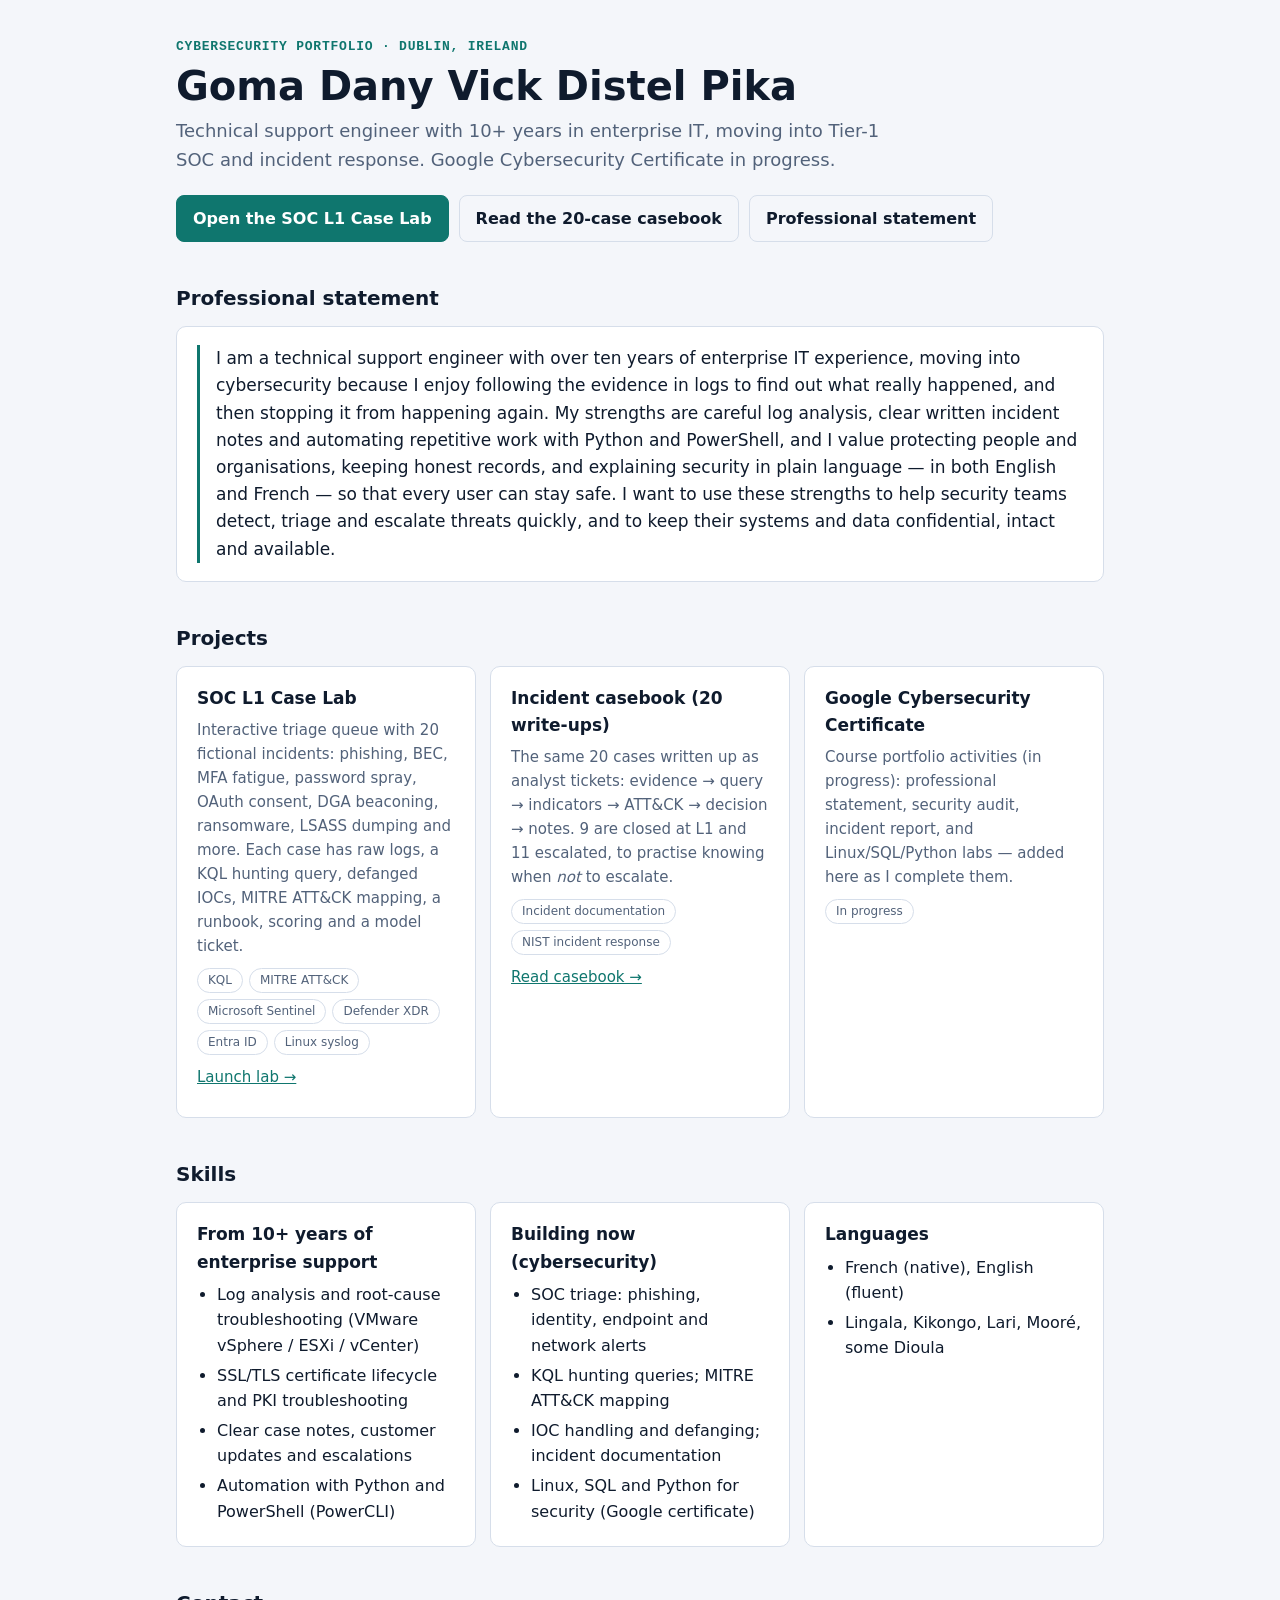
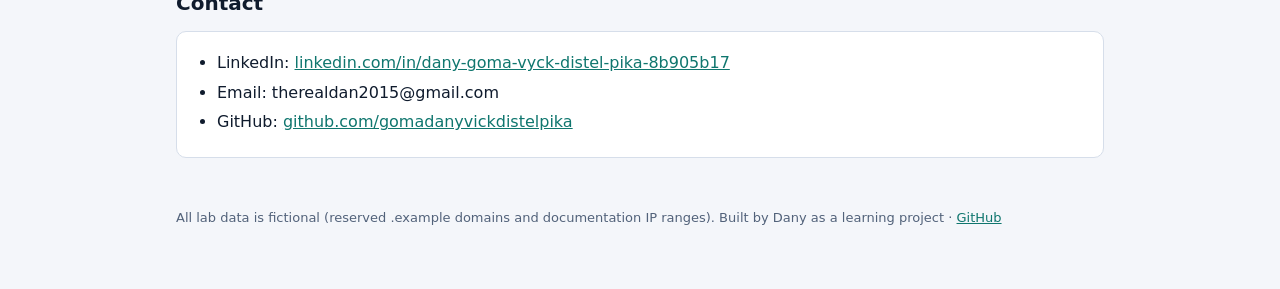
==== index.html @ 9e9e145b "Add cybersecurity portfolio and SOC L1 Case Lab (20 cases)" ====
<!doctype html>
<html lang="en-IE">
<head>
<meta charset="utf-8">
<meta name="viewport" content="width=device-width, initial-scale=1">
<title>Dany Pika — Cybersecurity Portfolio</title>
<meta name="description" content="Cybersecurity portfolio of Goma Dany Vick Distel Pika — Tier-1 SOC analyst in training, Dublin, Ireland.">
<style>
  :root { --bg:#0b1220; --panel:#111a2c; --line:#23324f; --text:#e6edf7; --muted:#93a3bd; --accent:#2dd4bf; --ink:#062b27; }
  @media (prefers-color-scheme: light) { :root { --bg:#f4f6fa; --panel:#fff; --line:#d6deea; --text:#0f1b2d; --muted:#52627a; --accent:#0f766e; --ink:#fff; } }
  * { box-sizing:border-box; }
  body { margin:0; background:var(--bg); color:var(--text); font:16px/1.6 system-ui,-apple-system,"Segoe UI",Roboto,sans-serif; }
  .wrap { max-width:960px; margin:0 auto; padding:40px 16px 60px; }
  header .kicker { color:var(--accent); font:600 13px/1 ui-monospace,Menlo,Consolas,monospace; letter-spacing:.06em; }
  h1 { font-size:clamp(28px,5vw,40px); line-height:1.15; margin:10px 0 8px; }
  .lead { color:var(--muted); font-size:18px; max-width:65ch; margin:0; }
  .btns { display:flex; gap:10px; flex-wrap:wrap; margin-top:20px; }
  .btn { display:inline-block; padding:10px 16px; border-radius:8px; text-decoration:none; font-weight:700; border:1px solid var(--line); color:var(--text); }
  .btn.primary { background:var(--accent); color:var(--ink); border-color:var(--accent); }
  section { margin-top:40px; }
  h2 { font-size:20px; margin:0 0 12px; }
  .card { background:var(--panel); border:1px solid var(--line); border-radius:10px; padding:18px 20px; }
  blockquote { margin:0; font-size:17px; border-left:3px solid var(--accent); padding-left:16px; }
  .grid { display:grid; grid-template-columns:repeat(auto-fit,minmax(260px,1fr)); gap:14px; }
  .card h3 { margin:0 0 6px; font-size:17px; }
  .card p { margin:0 0 10px; color:var(--muted); font-size:15px; }
  .tags { display:flex; flex-wrap:wrap; gap:6px; }
  .tag { font-size:12px; border:1px solid var(--line); border-radius:99px; padding:2px 10px; color:var(--muted); }
  ul { margin:0; padding-left:20px; } li { margin-bottom:4px; }
  a { color:var(--accent); }
  footer { margin-top:50px; color:var(--muted); font-size:13px; }
</style>
</head>
<body>
<div class="wrap">
  <header>
    <div class="kicker">CYBERSECURITY PORTFOLIO · DUBLIN, IRELAND</div>
    <h1>Goma Dany Vick Distel Pika</h1>
    <p class="lead">Technical support engineer with 10+ years in enterprise IT, moving into Tier-1 SOC and incident response. Google Cybersecurity Certificate in progress.</p>
    <div class="btns">
      <a class="btn primary" href="lab/">Open the SOC L1 Case Lab</a>
      <a class="btn" href="https://github.com/gomadanyvickdistelpika/cybersecurity-portfolio/tree/main/cases">Read the 20-case casebook</a>
      <a class="btn" href="https://github.com/gomadanyvickdistelpika/cybersecurity-portfolio/blob/main/professional-statement.md">Professional statement</a>
    </div>
  </header>

  <section>
    <h2>Professional statement</h2>
    <div class="card"><blockquote>I am a technical support engineer with over ten years of enterprise IT experience, moving into cybersecurity because I enjoy following the evidence in logs to find out what really happened, and then stopping it from happening again. My strengths are careful log analysis, clear written incident notes and automating repetitive work with Python and PowerShell, and I value protecting people and organisations, keeping honest records, and explaining security in plain language — in both English and French — so that every user can stay safe. I want to use these strengths to help security teams detect, triage and escalate threats quickly, and to keep their systems and data confidential, intact and available.</blockquote></div>
  </section>

  <section>
    <h2>Projects</h2>
    <div class="grid">
      <div class="card">
        <h3>SOC L1 Case Lab</h3>
        <p>Interactive triage queue with 20 fictional incidents: phishing, BEC, MFA fatigue, password spray, OAuth consent, DGA beaconing, ransomware, LSASS dumping and more. Each case has raw logs, a KQL hunting query, defanged IOCs, MITRE ATT&amp;CK mapping, a runbook, scoring and a model ticket.</p>
        <div class="tags"><span class="tag">KQL</span><span class="tag">MITRE ATT&amp;CK</span><span class="tag">Microsoft Sentinel</span><span class="tag">Defender XDR</span><span class="tag">Entra ID</span><span class="tag">Linux syslog</span></div>
        <p style="margin-top:10px"><a href="lab/">Launch lab →</a></p>
      </div>
      <div class="card">
        <h3>Incident casebook (20 write-ups)</h3>
        <p>The same 20 cases written up as analyst tickets: evidence → query → indicators → ATT&amp;CK → decision → notes. 9 are closed at L1 and 11 escalated, to practise knowing when <em>not</em> to escalate.</p>
        <div class="tags"><span class="tag">Incident documentation</span><span class="tag">NIST incident response</span></div>
        <p style="margin-top:10px"><a href="https://github.com/gomadanyvickdistelpika/cybersecurity-portfolio/tree/main/cases">Read casebook →</a></p>
      </div>
      <div class="card">
        <h3>Google Cybersecurity Certificate</h3>
        <p>Course portfolio activities (in progress): professional statement, security audit, incident report, and Linux/SQL/Python labs — added here as I complete them.</p>
        <div class="tags"><span class="tag">In progress</span></div>
      </div>
    </div>
  </section>

  <section>
    <h2>Skills</h2>
    <div class="grid">
      <div class="card"><h3>From 10+ years of enterprise support</h3><ul>
        <li>Log analysis and root-cause troubleshooting (VMware vSphere / ESXi / vCenter)</li>
        <li>SSL/TLS certificate lifecycle and PKI troubleshooting</li>
        <li>Clear case notes, customer updates and escalations</li>
        <li>Automation with Python and PowerShell (PowerCLI)</li></ul></div>
      <div class="card"><h3>Building now (cybersecurity)</h3><ul>
        <li>SOC triage: phishing, identity, endpoint and network alerts</li>
        <li>KQL hunting queries; MITRE ATT&amp;CK mapping</li>
        <li>IOC handling and defanging; incident documentation</li>
        <li>Linux, SQL and Python for security (Google certificate)</li></ul></div>
      <div class="card"><h3>Languages</h3><ul>
        <li>French (native), English (fluent)</li>
        <li>Lingala, Kikongo, Lari, Mooré, some Dioula</li></ul></div>
    </div>
  </section>

  <section>
    <h2>Contact</h2>
    <div class="card"><ul>
      <li>LinkedIn: <a href="https://www.linkedin.com/in/dany-goma-vyck-distel-pika-8b905b17/" target="_blank" rel="noopener">linkedin.com/in/dany-goma-vyck-distel-pika-8b905b17</a></li>
      <li>Email: therealdan2015@gmail.com</li>
      <li>GitHub: <a href="https://github.com/gomadanyvickdistelpika">github.com/gomadanyvickdistelpika</a></li>
    </ul></div>
  </section>

  <footer>
    All lab data is fictional (reserved .example domains and documentation IP ranges). Built by Dany as a learning project · <a href="https://github.com/gomadanyvickdistelpika">GitHub</a>
  </footer>
</div>
</body>
</html>
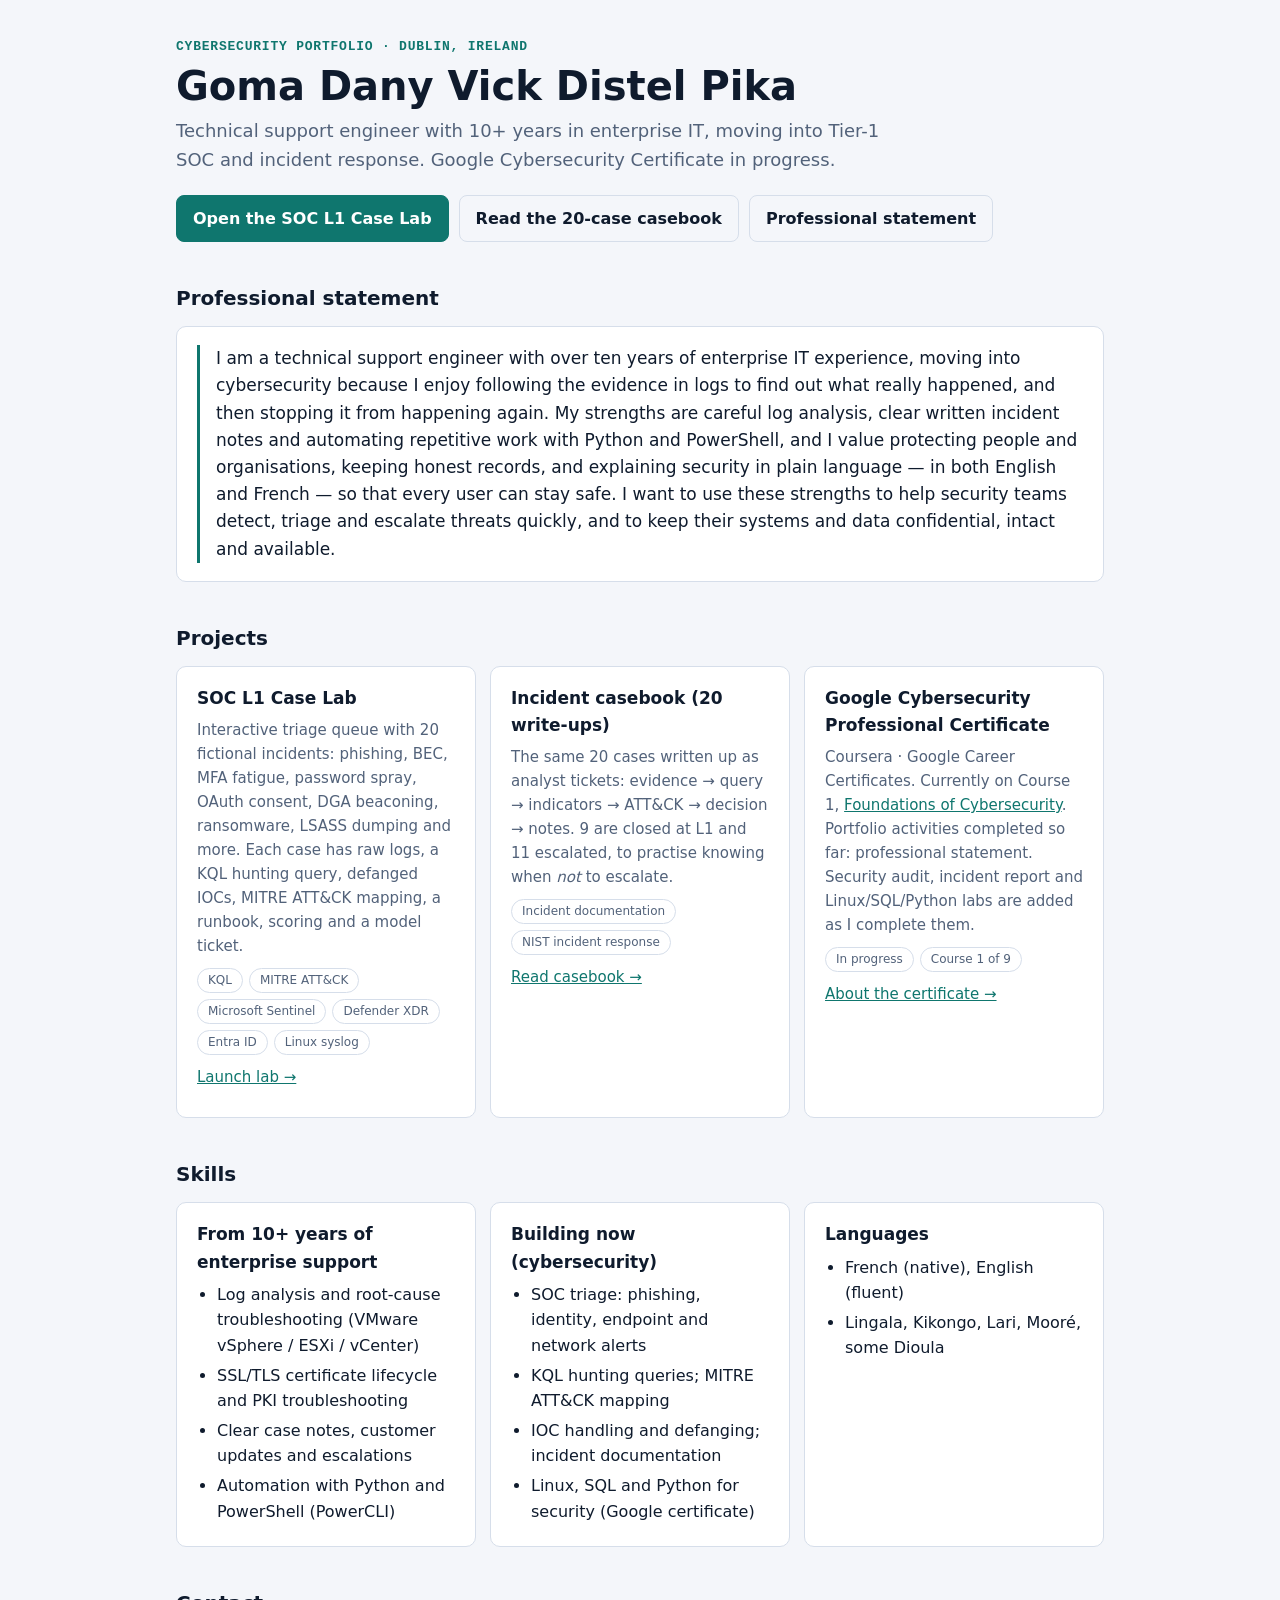
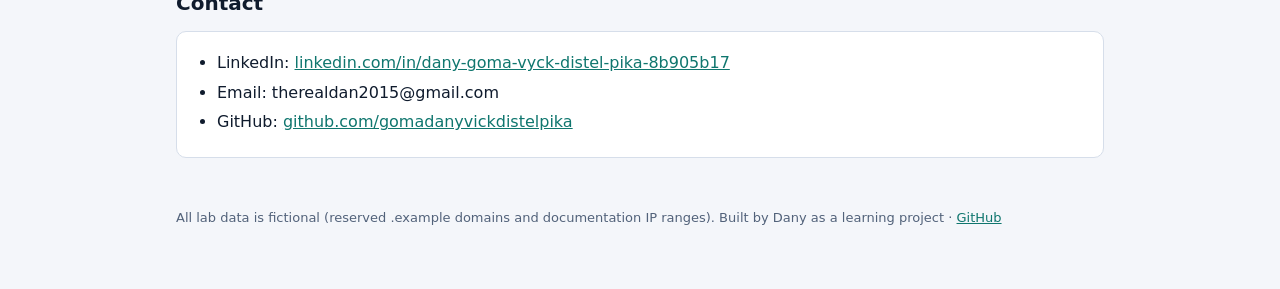
==== commit 4a5e7f01: "Add Google Cybersecurity Certificate progress Updated course title and description for Google Cybers" ====
--- a/index.html
+++ b/index.html
@@ -65,9 +65,10 @@
         <p style="margin-top:10px"><a href="https://github.com/gomadanyvickdistelpika/cybersecurity-portfolio/tree/main/cases">Read casebook →</a></p>
       </div>
       <div class="card">
-        <h3>Google Cybersecurity Certificate</h3>
-        <p>Course portfolio activities (in progress): professional statement, security audit, incident report, and Linux/SQL/Python labs — added here as I complete them.</p>
-        <div class="tags"><span class="tag">In progress</span></div>
+        <h3>Google Cybersecurity Professional Certificate</h3>
+        <p>Coursera · Google Career Certificates. Currently on Course 1, <a href="https://www.coursera.org/learn/foundations-of-cybersecurity" target="_blank" rel="noopener">Foundations of Cybersecurity</a>. Portfolio activities completed so far: professional statement. Security audit, incident report and Linux/SQL/Python labs are added as I complete them.</p>
+        <div class="tags"><span class="tag">In progress</span><span class="tag">Course 1 of 9</span></div>
+        <p style="margin-top:10px"><a href="https://www.coursera.org/professional-certificates/google-cybersecurity" target="_blank" rel="noopener">About the certificate →</a></p>
       </div>
     </div>
   </section>
